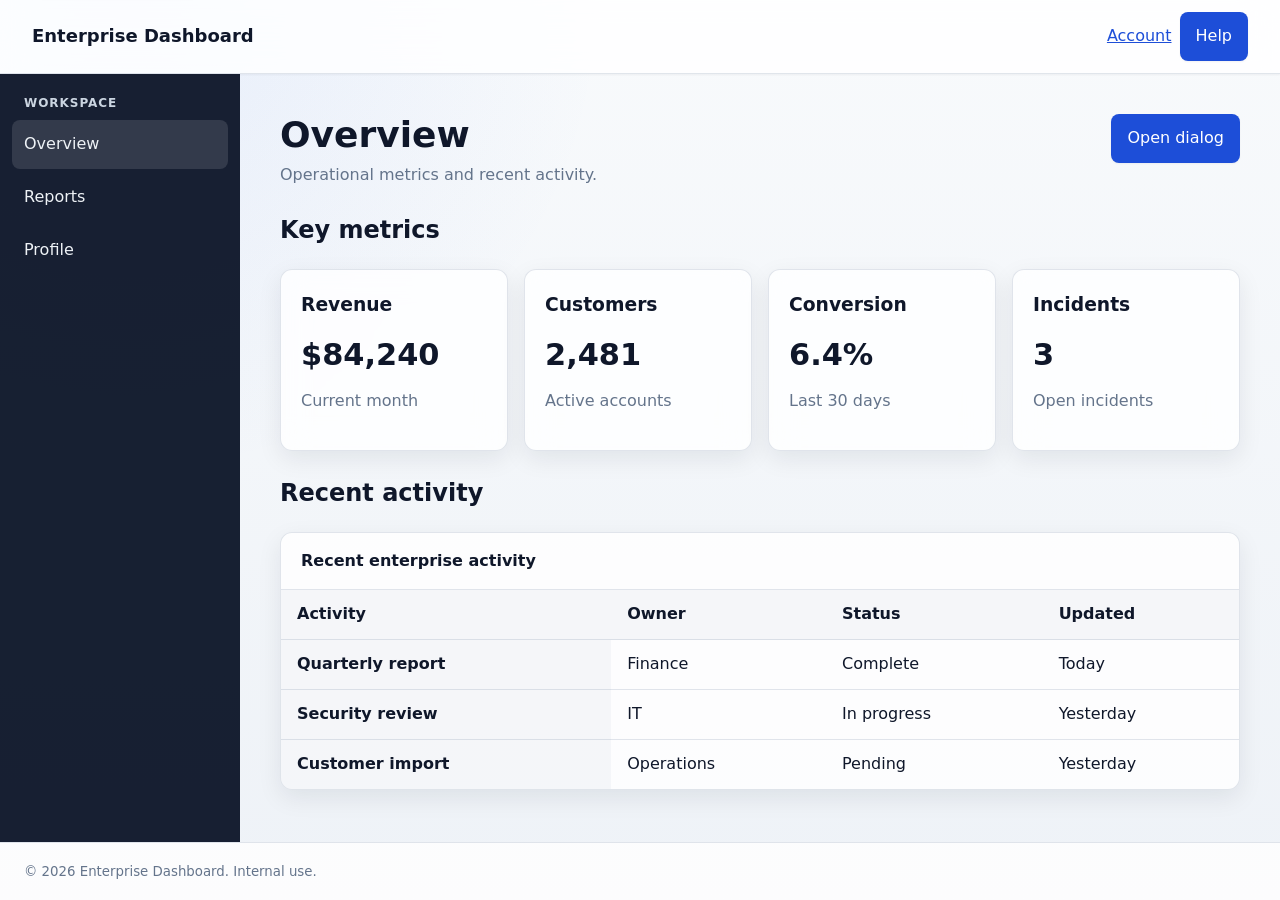
==== index.html @ 58680786 "Add files via upload" ====
<!doctype html>
<html lang="en"><head><meta charset="utf-8"><meta name="viewport" content="width=device-width, initial-scale=1">
<meta name="description" content="Accessible enterprise dashboard"><title>Enterprise Dashboard</title><link rel="stylesheet" href="css/dashboard.css"></head>
<body><a class="skip-link" href="#main-content">Skip to main content</a><div class="app-shell">
<header class="site-header"><a class="brand" href="index.html">Enterprise Dashboard</a><div class="header-actions"><a href="pages/profile.html">Account</a><button type="button" data-open-dialog aria-haspopup="dialog">Help</button></div></header>
<aside class="sidebar"><h2>Workspace</h2><nav aria-label="Dashboard navigation"><ul><li><a href="index.html" aria-current="page">Overview</a></li><li><a href="pages/reports.html">Reports</a></li><li><a href="pages/profile.html">Profile</a></li></ul></nav></aside>
<main class="main" id="main-content"><header class="page-header"><div><h1>Overview</h1><p>Operational metrics and recent activity.</p></div><button type="button" data-open-dialog aria-haspopup="dialog">Open dialog</button></header>
<section aria-labelledby="metrics-heading"><h2 id="metrics-heading">Key metrics</h2><div class="grid">
<article class="card"><h3>Revenue</h3><p class="metric">$84,240</p><p class="muted">Current month</p></article>
<article class="card"><h3>Customers</h3><p class="metric">2,481</p><p class="muted">Active accounts</p></article>
<article class="card"><h3>Conversion</h3><p class="metric">6.4%</p><p class="muted">Last 30 days</p></article>
<article class="card"><h3>Incidents</h3><p class="metric">3</p><p class="muted">Open incidents</p></article></div></section>
<section style="margin-top:1.5rem" aria-labelledby="activity-heading"><h2 id="activity-heading">Recent activity</h2><div class="table-wrap"><table>
<caption>Recent enterprise activity</caption><thead><tr><th scope="col">Activity</th><th scope="col">Owner</th><th scope="col">Status</th><th scope="col">Updated</th></tr></thead>
<tbody><tr><th scope="row">Quarterly report</th><td>Finance</td><td>Complete</td><td>Today</td></tr><tr><th scope="row">Security review</th><td>IT</td><td>In progress</td><td>Yesterday</td></tr><tr><th scope="row">Customer import</th><td>Operations</td><td>Pending</td><td>Yesterday</td></tr></tbody></table></div></section>
</main><footer class="site-footer"><small>&copy; 2026 Enterprise Dashboard. Internal use.</small></footer></div>
<dialog id="confirm-dialog" aria-labelledby="dialog-title"><div class="dialog-content"><h2 id="dialog-title">Dashboard help</h2><p>Use the sidebar to move between dashboard areas. Press Escape to close this dialog.</p><div class="dialog-actions"><button type="button" class="secondary" data-close-dialog>Close</button></div></div></dialog>
<script src="js/dashboard.js"></script></body></html>
---- css/dashboard.css ----
/* =========================================================
   Enterprise Dashboard Design System
   Mobile-first, semantic, responsive, light/dark capable
   ========================================================= */

:root {
  /* Brand */
  --color-primary-50: #eff6ff;
  --color-primary-100: #dbeafe;
  --color-primary-500: #2563eb;
  --color-primary-600: #1d4ed8;
  --color-primary-700: #1e40af;

  /* Neutrals */
  --color-neutral-0: #ffffff;
  --color-neutral-50: #f8fafc;
  --color-neutral-100: #f1f5f9;
  --color-neutral-200: #e2e8f0;
  --color-neutral-300: #cbd5e1;
  --color-neutral-500: #64748b;
  --color-neutral-700: #334155;
  --color-neutral-900: #0f172a;

  /* Semantic */
  --color-success: #047857;
  --color-danger: #b42318;
  --color-warning: #b45309;
  --color-info: #0369a1;

  /* Typography */
  --font-sans: Inter, ui-sans-serif, system-ui, -apple-system, BlinkMacSystemFont,
    "Segoe UI", sans-serif;
  --text-xs: 0.75rem;
  --text-sm: 0.875rem;
  --text-md: 1rem;
  --text-lg: 1.125rem;
  --text-xl: 1.25rem;
  --text-2xl: 1.5rem;
  --text-3xl: clamp(1.75rem, 3vw, 2.25rem);

  /* Spacing */
  --space-1: 0.25rem;
  --space-2: 0.5rem;
  --space-3: 0.75rem;
  --space-4: 1rem;
  --space-5: 1.25rem;
  --space-6: 1.5rem;
  --space-8: 2rem;
  --space-10: 2.5rem;
  --space-12: 3rem;

  /* Radius */
  --radius-sm: 0.375rem;
  --radius-md: 0.5rem;
  --radius-lg: 0.75rem;
  --radius-xl: 1rem;
  --radius-full: 999px;

  /* Borders / shadows */
  --border-width: 1px;
  --border-color: rgba(148, 163, 184, 0.28);
  --shadow-sm: 0 1px 2px rgba(15, 23, 42, 0.05);
  --shadow-md: 0 8px 24px rgba(15, 23, 42, 0.08);
  --shadow-lg: 0 18px 50px rgba(15, 23, 42, 0.14);

  /* Surfaces */
  --surface: rgba(255, 255, 255, 0.82);
  --surface-solid: #ffffff;
  --surface-muted: rgba(248, 250, 252, 0.86);
  --page-background:
    radial-gradient(circle at 10% 0%, rgba(37, 99, 235, 0.08), transparent 30rem),
    linear-gradient(180deg, #f8fafc 0%, #eef2f7 100%);

  /* Layout */
  --sidebar-width: 15rem;
  --content-max-width: 1440px;
  --header-height: 4.5rem;

  /* Motion */
  --transition-fast: 150ms ease;
  --transition-normal: 220ms ease;

  /* Accessibility */
  --focus-ring: #f59e0b;
}

@media (prefers-color-scheme: dark) {
  :root {
    --color-neutral-0: #0f172a;
    --color-neutral-50: #111827;
    --color-neutral-100: #1e293b;
    --color-neutral-200: #334155;
    --color-neutral-300: #475569;
    --color-neutral-500: #94a3b8;
    --color-neutral-700: #cbd5e1;
    --color-neutral-900: #f8fafc;

    --surface: rgba(15, 23, 42, 0.78);
    --surface-solid: #111827;
    --surface-muted: rgba(30, 41, 59, 0.84);
    --border-color: rgba(148, 163, 184, 0.22);

    --page-background:
      radial-gradient(circle at 10% 0%, rgba(37, 99, 235, 0.18), transparent 30rem),
      linear-gradient(180deg, #0f172a 0%, #020617 100%);

    --shadow-sm: 0 1px 2px rgba(0, 0, 0, 0.25);
    --shadow-md: 0 8px 24px rgba(0, 0, 0, 0.28);
    --shadow-lg: 0 18px 50px rgba(0, 0, 0, 0.38);
  }
}

/* ---------- Base ---------- */

*,
*::before,
*::after {
  box-sizing: border-box;
}

html {
  min-width: 320px;
  overflow-x: hidden;
  font-family: var(--font-sans);
  font-size: 100%;
  text-rendering: optimizeLegibility;
}

body {
  min-width: 320px;
  min-height: 100vh;
  margin: 0;
  overflow-x: hidden;
  background: var(--page-background);
  background-attachment: fixed;
  color: var(--color-neutral-900);
  font-size: var(--text-md);
  line-height: 1.55;
}

img,
svg,
video,
canvas {
  display: block;
  max-width: 100%;
}

a {
  color: var(--color-primary-600);
  transition:
    color var(--transition-fast),
    opacity var(--transition-fast);
}

a:hover {
  color: var(--color-primary-700);
}

button,
input,
select,
textarea {
  max-width: 100%;
  font: inherit;
}

button {
  cursor: pointer;
  border: 0;
  border-radius: var(--radius-md);
  background: var(--color-primary-600);
  color: #fff;
  padding: var(--space-3) var(--space-4);
  box-shadow: var(--shadow-sm);
  transition:
    transform var(--transition-fast),
    background var(--transition-fast),
    box-shadow var(--transition-fast);
}

button:hover {
  background: var(--color-primary-700);
  transform: translateY(-1px);
  box-shadow: var(--shadow-md);
}

button:active {
  transform: translateY(0);
}

button.secondary {
  background: var(--surface-solid);
  color: var(--color-neutral-900);
  border: var(--border-width) solid var(--border-color);
}

button.danger {
  background: var(--color-danger);
}

:focus-visible {
  outline: 3px solid var(--focus-ring);
  outline-offset: 3px;
}

/* ---------- Skip link ---------- */

.skip-link {
  position: absolute;
  z-index: 1000;
  top: -5rem;
  left: var(--space-4);
  padding: var(--space-3) var(--space-4);
  border: 2px solid var(--focus-ring);
  border-radius: var(--radius-md);
  background: var(--surface-solid);
  color: var(--color-neutral-900);
  box-shadow: var(--shadow-md);
}

.skip-link:focus {
  top: var(--space-4);
}

/* ---------- Application shell ---------- */

.app-shell {
  width: 100%;
  min-height: 100vh;
  display: grid;
  grid-template-areas:
    "header"
    "sidebar"
    "main"
    "footer";
  grid-template-columns: 1fr;
  grid-template-rows: auto auto 1fr auto;
}

/* ---------- Header ---------- */

.site-header {
  grid-area: header;
  position: sticky;
  top: 0;
  z-index: 100;
  min-width: 0;
  min-height: var(--header-height);
  display: flex;
  align-items: center;
  justify-content: space-between;
  gap: var(--space-4);
  padding: var(--space-3) var(--space-4);
  border-bottom: var(--border-width) solid var(--border-color);
  background: var(--surface);
  backdrop-filter: blur(18px) saturate(140%);
  -webkit-backdrop-filter: blur(18px) saturate(140%);
  box-shadow: var(--shadow-sm);
}

.brand {
  min-width: 0;
  color: var(--color-neutral-900);
  font-size: var(--text-lg);
  font-weight: 800;
  text-decoration: none;
  white-space: nowrap;
}

.header-actions {
  min-width: 0;
  display: flex;
  align-items: center;
  justify-content: flex-end;
  flex-wrap: wrap;
  gap: var(--space-2);
}

/* ---------- Sidebar ---------- */

.sidebar {
  grid-area: sidebar;
  min-width: 0;
  padding: var(--space-3);
  background: rgba(15, 23, 42, 0.96);
  color: #eef2f6;
}

.sidebar h2 {
  margin: 0 0 var(--space-2);
  padding-inline: var(--space-3);
  color: #cbd5e1;
  font-size: var(--text-xs);
  font-weight: 700;
  letter-spacing: 0.08em;
  text-transform: uppercase;
}

.sidebar ul {
  display: flex;
  flex-wrap: wrap;
  gap: var(--space-1);
  list-style: none;
  padding: 0;
  margin: 0;
}

.sidebar li {
  min-width: 0;
  flex: 1 1 auto;
}

.sidebar a {
  display: block;
  min-height: 2.75rem;
  padding: var(--space-3);
  border-radius: var(--radius-md);
  color: #eef2f6;
  text-decoration: none;
  transition:
    background var(--transition-fast),
    transform var(--transition-fast);
}

.sidebar a:hover,
.sidebar a[aria-current="page"] {
  background: rgba(255, 255, 255, 0.12);
}

.sidebar a:hover {
  transform: translateX(2px);
}

/* ---------- Main ---------- */

.main {
  grid-area: main;
  width: min(100%, var(--content-max-width));
  min-width: 0;
  margin-inline: auto;
  padding: var(--space-6) var(--space-4);
}

.page-header {
  min-width: 0;
  display: flex;
  align-items: flex-start;
  justify-content: space-between;
  gap: var(--space-4);
  margin-bottom: var(--space-6);
}

.page-header > * {
  min-width: 0;
}

.page-header h1 {
  margin: 0;
  font-size: var(--text-3xl);
  line-height: 1.15;
}

.page-header p {
  margin: var(--space-2) 0 0;
  color: var(--color-neutral-500);
}

/* ---------- Cards / dashboard grid ---------- */

.grid {
  display: grid;
  grid-template-columns: repeat(1, minmax(0, 1fr));
  gap: var(--space-4);
}

.card {
  min-width: 0;
  padding: var(--space-5);
  border: var(--border-width) solid var(--border-color);
  border-radius: var(--radius-lg);
  background: var(--surface);
  backdrop-filter: blur(14px) saturate(130%);
  -webkit-backdrop-filter: blur(14px) saturate(130%);
  box-shadow: var(--shadow-md);
  transition:
    transform var(--transition-normal),
    box-shadow var(--transition-normal),
    border-color var(--transition-normal);
}

.card:hover {
  transform: translateY(-2px);
  box-shadow: var(--shadow-lg);
  border-color: rgba(37, 99, 235, 0.28);
}

.card h2,
.card h3 {
  margin-top: 0;
}

.metric {
  margin: var(--space-1) 0;
  font-size: clamp(1.5rem, 5vw, 1.9rem);
  font-weight: 800;
  line-height: 1.15;
}

.muted {
  color: var(--color-neutral-500);
}

/* ---------- Tables ---------- */

.table-wrap {
  width: 100%;
  min-width: 0;
  overflow-x: auto;
  overscroll-behavior-inline: contain;
  border: var(--border-width) solid var(--border-color);
  border-radius: var(--radius-lg);
  background: var(--surface);
  box-shadow: var(--shadow-md);
}

table {
  width: 100%;
  min-width: 36rem;
  border-collapse: collapse;
}

caption {
  padding: var(--space-4) var(--space-5);
  text-align: left;
  font-weight: 750;
}

th,
td {
  padding: var(--space-3) var(--space-4);
  border-top: var(--border-width) solid var(--border-color);
  text-align: left;
  vertical-align: top;
}

th {
  background: rgba(148, 163, 184, 0.08);
  font-weight: 700;
}

/* ---------- Forms ---------- */

.form-grid {
  display: grid;
  grid-template-columns: 1fr;
  gap: var(--space-4);
}

.field {
  min-width: 0;
  display: grid;
  gap: var(--space-2);
}

.field.full {
  grid-column: 1 / -1;
}

label,
legend {
  font-weight: 700;
}

input,
select,
textarea {
  width: 100%;
  min-width: 0;
  padding: var(--space-3);
  border: var(--border-width) solid var(--border-color);
  border-radius: var(--radius-md);
  background: var(--surface-solid);
  color: var(--color-neutral-900);
  transition:
    border-color var(--transition-fast),
    box-shadow var(--transition-fast);
}

input:hover,
select:hover,
textarea:hover {
  border-color: var(--color-neutral-500);
}

input:focus,
select:focus,
textarea:focus {
  border-color: var(--color-primary-500);
  box-shadow: 0 0 0 3px rgba(37, 99, 235, 0.16);
  outline: none;
}

input:invalid:not(:placeholder-shown),
select:invalid,
textarea:invalid:not(:placeholder-shown) {
  border-color: var(--color-danger);
}

fieldset {
  min-width: 0;
  margin: 0;
  padding: var(--space-4);
  border: var(--border-width) solid var(--border-color);
  border-radius: var(--radius-lg);
  background: rgba(148, 163, 184, 0.04);
}

fieldset + fieldset {
  margin-top: var(--space-4);
}

.checkbox-row {
  display: flex;
  align-items: flex-start;
  gap: var(--space-2);
}

.checkbox-row input {
  width: auto;
  margin-top: .3rem;
}

.error {
  color: var(--color-danger);
  font-size: var(--text-sm);
}

.status {
  margin-block: var(--space-4);
  padding: var(--space-3) var(--space-4);
  border: 1px solid rgba(4, 120, 87, 0.2);
  border-radius: var(--radius-md);
  background: rgba(4, 120, 87, 0.08);
  color: var(--color-success);
}

/* ---------- Footer ---------- */

.site-footer {
  grid-area: footer;
  padding: var(--space-4) var(--space-6);
  border-top: var(--border-width) solid var(--border-color);
  background: var(--surface);
  color: var(--color-neutral-500);
}

/* ---------- Dialog ---------- */

dialog {
  width: min(32rem, calc(100% - var(--space-8)));
  max-width: 100%;
  padding: 0;
  border: 0;
  border-radius: var(--radius-xl);
  background: var(--surface-solid);
  color: var(--color-neutral-900);
  box-shadow: var(--shadow-lg);
}

dialog::backdrop {
  background: rgba(2, 6, 23, 0.62);
  backdrop-filter: blur(3px);
}

.dialog-content {
  padding: var(--space-6);
}

.dialog-actions {
  display: flex;
  flex-wrap: wrap;
  justify-content: flex-end;
  gap: var(--space-3);
  margin-top: var(--space-6);
}

/* ---------- 320px baseline ---------- */

@media (min-width: 320px) {
  .main {
    padding-inline: var(--space-4);
  }

  .header-actions a {
    display: none;
  }
}

/* ---------- Tablet: 768px ---------- */

@media (min-width: 768px) {
  .app-shell {
    grid-template-areas:
      "header header"
      "sidebar main"
      "footer footer";
    grid-template-columns: var(--sidebar-width) minmax(0, 1fr);
    grid-template-rows: auto 1fr auto;
  }

  .sidebar {
    min-height: 0;
    padding: var(--space-5) var(--space-3);
  }

  .sidebar ul {
    display: block;
  }

  .sidebar li + li {
    margin-top: var(--space-1);
  }

  .main {
    padding: var(--space-8);
  }

  .grid {
    grid-template-columns: repeat(2, minmax(0, 1fr));
  }

  .form-grid {
    grid-template-columns: repeat(2, minmax(0, 1fr));
  }

  .header-actions a {
    display: inline;
  }
}

/* ---------- Desktop: 1024px ---------- */

@media (min-width: 1024px) {
  .main {
    padding: var(--space-10);
  }

  .grid {
    grid-template-columns: repeat(4, minmax(0, 1fr));
  }

  .site-header {
    padding-inline: var(--space-8);
  }
}

/* ---------- Wide desktop: 1440px ---------- */

@media (min-width: 1440px) {
  .main {
    padding-inline: var(--space-12);
  }
}

/* ---------- Reduced motion ---------- */

@media (prefers-reduced-motion: reduce) {
  *,
  *::before,
  *::after {
    scroll-behavior: auto !important;
    transition-duration: 0.01ms !important;
    animation-duration: 0.01ms !important;
    animation-iteration-count: 1 !important;
  }
}
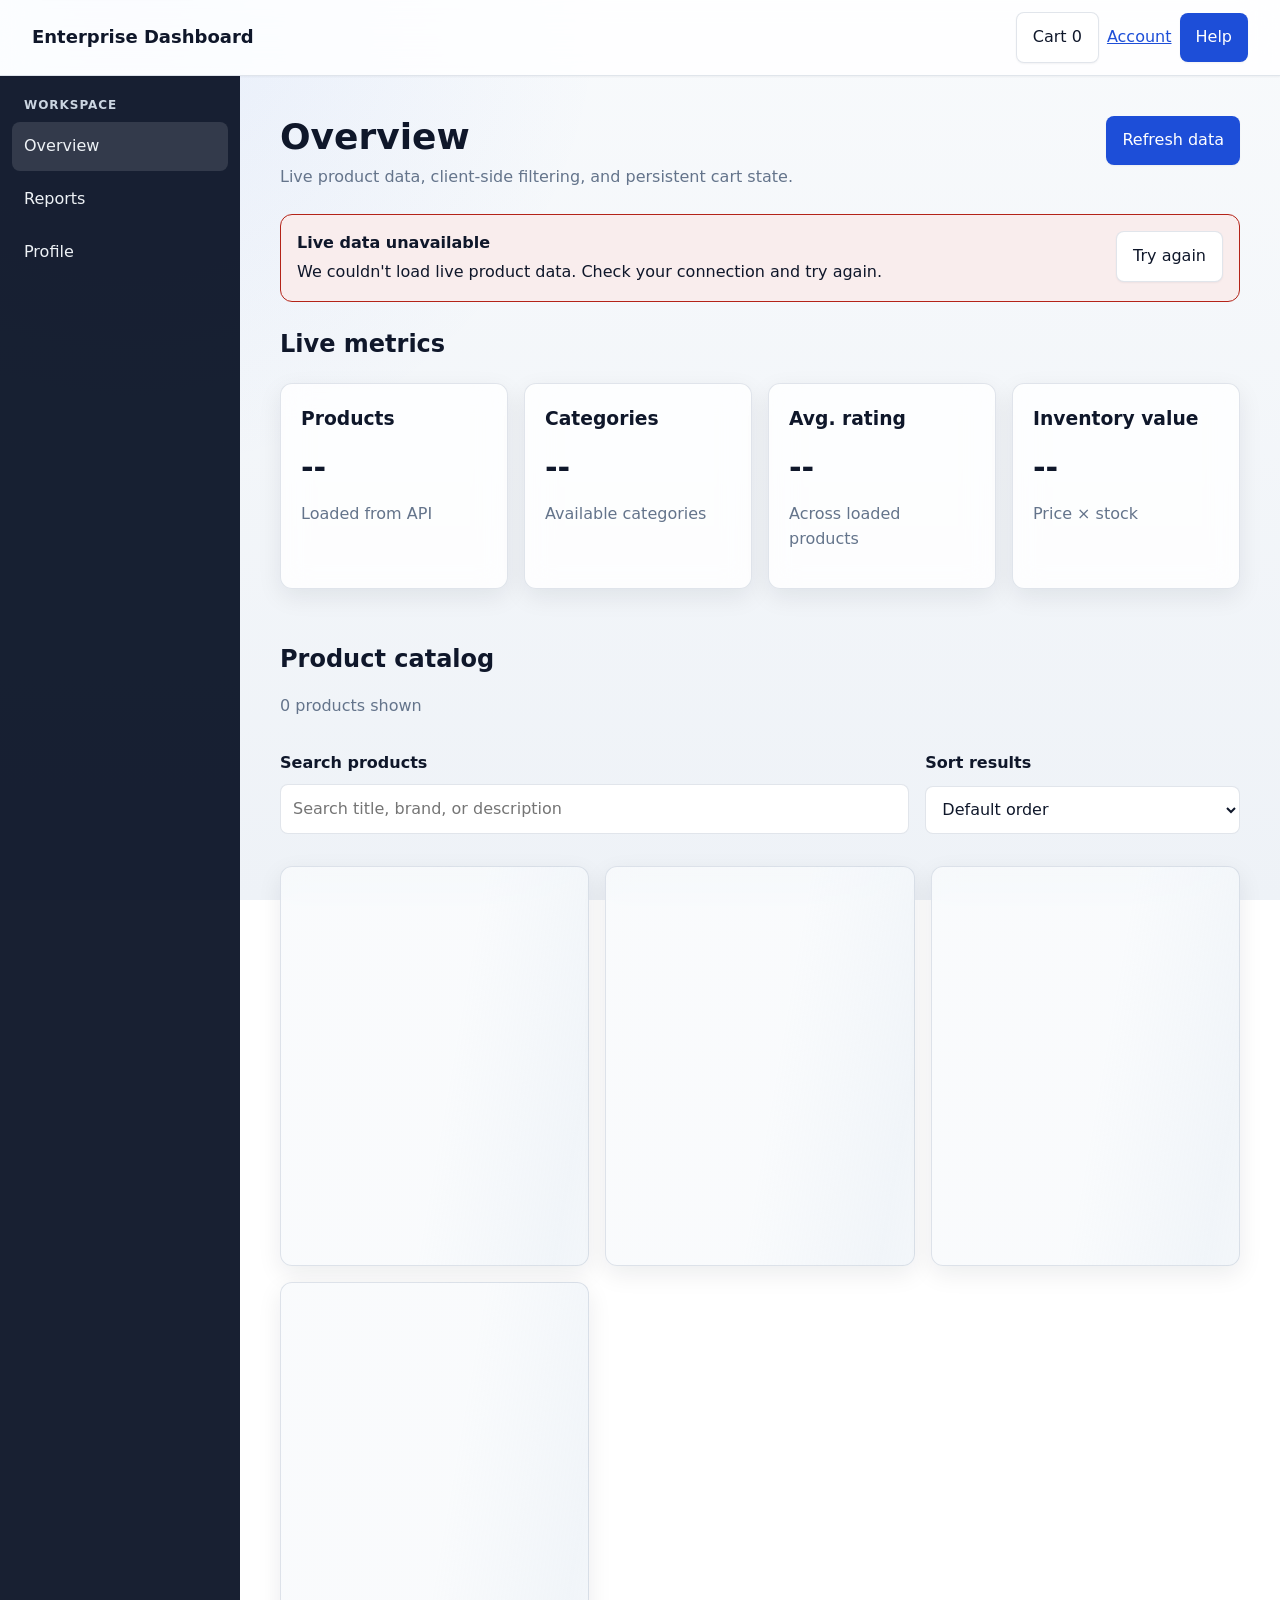
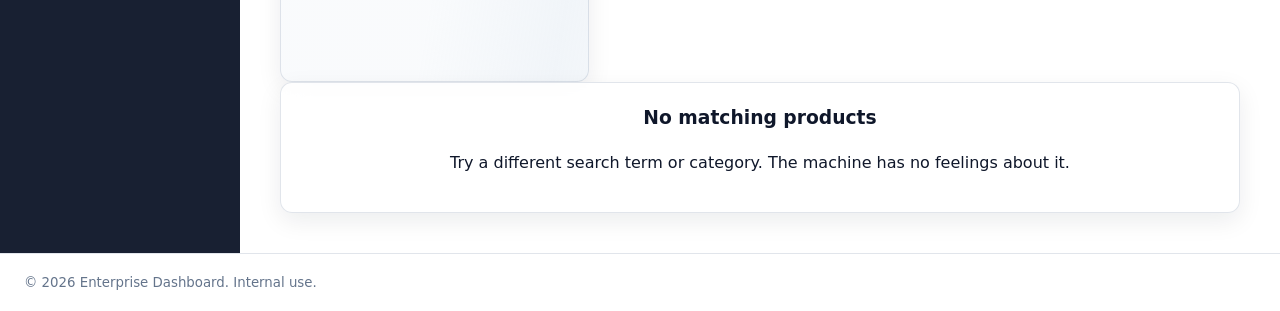
==== commit 0d206780: "Add files via upload" ====
--- a/index.html
+++ b/index.html
@@ -1,18 +1,165 @@
 <!doctype html>
-<html lang="en"><head><meta charset="utf-8"><meta name="viewport" content="width=device-width, initial-scale=1">
-<meta name="description" content="Accessible enterprise dashboard"><title>Enterprise Dashboard</title><link rel="stylesheet" href="css/dashboard.css"></head>
-<body><a class="skip-link" href="#main-content">Skip to main content</a><div class="app-shell">
-<header class="site-header"><a class="brand" href="index.html">Enterprise Dashboard</a><div class="header-actions"><a href="pages/profile.html">Account</a><button type="button" data-open-dialog aria-haspopup="dialog">Help</button></div></header>
-<aside class="sidebar"><h2>Workspace</h2><nav aria-label="Dashboard navigation"><ul><li><a href="index.html" aria-current="page">Overview</a></li><li><a href="pages/reports.html">Reports</a></li><li><a href="pages/profile.html">Profile</a></li></ul></nav></aside>
-<main class="main" id="main-content"><header class="page-header"><div><h1>Overview</h1><p>Operational metrics and recent activity.</p></div><button type="button" data-open-dialog aria-haspopup="dialog">Open dialog</button></header>
-<section aria-labelledby="metrics-heading"><h2 id="metrics-heading">Key metrics</h2><div class="grid">
-<article class="card"><h3>Revenue</h3><p class="metric">$84,240</p><p class="muted">Current month</p></article>
-<article class="card"><h3>Customers</h3><p class="metric">2,481</p><p class="muted">Active accounts</p></article>
-<article class="card"><h3>Conversion</h3><p class="metric">6.4%</p><p class="muted">Last 30 days</p></article>
-<article class="card"><h3>Incidents</h3><p class="metric">3</p><p class="muted">Open incidents</p></article></div></section>
-<section style="margin-top:1.5rem" aria-labelledby="activity-heading"><h2 id="activity-heading">Recent activity</h2><div class="table-wrap"><table>
-<caption>Recent enterprise activity</caption><thead><tr><th scope="col">Activity</th><th scope="col">Owner</th><th scope="col">Status</th><th scope="col">Updated</th></tr></thead>
-<tbody><tr><th scope="row">Quarterly report</th><td>Finance</td><td>Complete</td><td>Today</td></tr><tr><th scope="row">Security review</th><td>IT</td><td>In progress</td><td>Yesterday</td></tr><tr><th scope="row">Customer import</th><td>Operations</td><td>Pending</td><td>Yesterday</td></tr></tbody></table></div></section>
-</main><footer class="site-footer"><small>&copy; 2026 Enterprise Dashboard. Internal use.</small></footer></div>
-<dialog id="confirm-dialog" aria-labelledby="dialog-title"><div class="dialog-content"><h2 id="dialog-title">Dashboard help</h2><p>Use the sidebar to move between dashboard areas. Press Escape to close this dialog.</p><div class="dialog-actions"><button type="button" class="secondary" data-close-dialog>Close</button></div></div></dialog>
-<script src="js/dashboard.js"></script></body></html>+<html lang="en">
+<head>
+  <meta charset="utf-8">
+  <meta name="viewport" content="width=device-width, initial-scale=1">
+  <meta name="description" content="Accessible enterprise dashboard with live product data">
+  <title>Enterprise Dashboard</title>
+  <link rel="stylesheet" href="css/dashboard.css">
+</head>
+<body>
+  <a class="skip-link" href="#main-content">Skip to main content</a>
+
+  <div class="app-shell">
+    <header class="site-header">
+      <a class="brand" href="index.html">Enterprise Dashboard</a>
+      <div class="header-actions">
+        <button id="cart-button" type="button" class="secondary" aria-haspopup="dialog">
+          Cart <span id="cart-count" aria-label="items in cart">0</span>
+        </button>
+        <a href="pages/profile.html">Account</a>
+        <button type="button" data-open-dialog aria-haspopup="dialog">Help</button>
+      </div>
+    </header>
+
+    <aside class="sidebar">
+      <h2>Workspace</h2>
+      <nav aria-label="Dashboard navigation">
+        <ul>
+          <li><a href="index.html" aria-current="page">Overview</a></li>
+          <li><a href="pages/reports.html">Reports</a></li>
+          <li><a href="pages/profile.html">Profile</a></li>
+        </ul>
+      </nav>
+    </aside>
+
+    <main class="main" id="main-content">
+      <header class="page-header">
+        <div>
+          <h1>Overview</h1>
+          <p>Live product data, client-side filtering, and persistent cart state.</p>
+        </div>
+        <button id="refresh-products" type="button">Refresh data</button>
+      </header>
+
+      <div id="api-error" class="alert alert-error" role="alert" hidden>
+        <div>
+          <strong>Live data unavailable</strong>
+          <p id="api-error-message">We couldn't load the product data.</p>
+        </div>
+        <button type="button" class="secondary" id="retry-products" onclick="document.querySelector('#refresh-products')?.click()">
+          Try again
+        </button>
+      </div>
+
+      <section aria-labelledby="metrics-heading">
+        <h2 id="metrics-heading">Live metrics</h2>
+        <div class="grid">
+          <article class="card">
+            <h3>Products</h3>
+            <p class="metric" id="metric-products">--</p>
+            <p class="muted">Loaded from API</p>
+          </article>
+          <article class="card">
+            <h3>Categories</h3>
+            <p class="metric" id="metric-categories">--</p>
+            <p class="muted">Available categories</p>
+          </article>
+          <article class="card">
+            <h3>Avg. rating</h3>
+            <p class="metric" id="metric-rating">--</p>
+            <p class="muted">Across loaded products</p>
+          </article>
+          <article class="card">
+            <h3>Inventory value</h3>
+            <p class="metric" id="metric-inventory">--</p>
+            <p class="muted">Price × stock</p>
+          </article>
+        </div>
+      </section>
+
+      <section class="data-section" aria-labelledby="catalog-heading">
+        <div class="section-heading">
+          <div>
+            <h2 id="catalog-heading">Product catalog</h2>
+            <p id="product-result-count" class="muted" aria-live="polite">Loading products...</p>
+          </div>
+        </div>
+
+        <form class="catalog-toolbar" role="search" onsubmit="return false">
+          <div class="field">
+            <label for="product-search">Search products</label>
+            <input
+              id="product-search"
+              name="product-search"
+              type="search"
+              placeholder="Search title, brand, or description"
+              autocomplete="off"
+            >
+          </div>
+
+          <div class="field">
+            <label for="product-sort">Sort results</label>
+            <select id="product-sort" name="product-sort">
+              <option value="default">Default order</option>
+              <option value="title-asc">Name A–Z</option>
+              <option value="price-asc">Price: low to high</option>
+              <option value="price-desc">Price: high to low</option>
+              <option value="rating-desc">Rating: high to low</option>
+            </select>
+          </div>
+        </form>
+
+        <div
+          id="category-tabs"
+          class="category-tabs"
+          role="tablist"
+          aria-label="Product categories"
+        ></div>
+
+        <p id="product-status" class="sr-only" role="status" aria-live="polite"></p>
+
+        <div id="product-loading" class="product-grid" aria-label="Loading products">
+          <article class="skeleton-card card" aria-hidden="true"></article>
+          <article class="skeleton-card card" aria-hidden="true"></article>
+          <article class="skeleton-card card" aria-hidden="true"></article>
+          <article class="skeleton-card card" aria-hidden="true"></article>
+        </div>
+
+        <div id="product-catalog" class="product-grid" aria-live="polite" aria-busy="true" hidden></div>
+      </section>
+    </main>
+
+    <footer class="site-footer">
+      <small>&copy; 2026 Enterprise Dashboard. Internal use.</small>
+    </footer>
+  </div>
+
+  <dialog id="confirm-dialog" aria-labelledby="dialog-title">
+    <div class="dialog-content">
+      <h2 id="dialog-title">Dashboard help</h2>
+      <p>Use the sidebar to move between dashboard areas. Product filters update without reloading the page. Press Escape to close this dialog.</p>
+      <div class="dialog-actions">
+        <button type="button" class="secondary" data-close-dialog>Close</button>
+      </div>
+    </div>
+  </dialog>
+
+  <dialog id="cart-dialog" aria-labelledby="cart-dialog-title">
+    <div class="dialog-content">
+      <h2 id="cart-dialog-title">Saved cart</h2>
+      <div id="cart-items"></div>
+      <div class="cart-summary">
+        <strong>Total</strong>
+        <strong id="cart-total">$0.00</strong>
+      </div>
+      <div class="dialog-actions">
+        <button id="clear-cart" type="button" class="danger">Clear cart</button>
+        <button type="button" class="secondary" data-close-dialog>Close</button>
+      </div>
+    </div>
+  </dialog>
+
+  <script src="js/dashboard.js"></script>
+</body>
+</html>
--- a/css/dashboard.css
+++ b/css/dashboard.css
@@ -556,6 +556,231 @@
   color: var(--color-neutral-500);
 }
 
+
+/* ---------- Live data application ---------- */
+
+.data-section {
+  margin-top: var(--space-8);
+}
+
+.section-heading {
+  display: flex;
+  align-items: flex-start;
+  justify-content: space-between;
+  gap: var(--space-4);
+  margin-bottom: var(--space-4);
+}
+
+.section-heading h2 {
+  margin-bottom: var(--space-1);
+}
+
+.catalog-toolbar {
+  display: grid;
+  gap: var(--space-4);
+  margin-bottom: var(--space-4);
+}
+
+.category-tabs {
+  display: flex;
+  gap: var(--space-2);
+  overflow-x: auto;
+  padding: var(--space-1) 0 var(--space-3);
+  scrollbar-width: thin;
+}
+
+.tab-button {
+  flex: 0 0 auto;
+  background: var(--surface-solid);
+  color: var(--color-neutral-700);
+  border: var(--border-width) solid var(--border-color);
+}
+
+.tab-button:hover,
+.tab-button.is-active {
+  background: var(--color-primary-600);
+  color: #fff;
+  border-color: var(--color-primary-600);
+}
+
+.product-grid {
+  display: grid;
+  grid-template-columns: 1fr;
+  gap: var(--space-4);
+}
+
+.product-card {
+  display: flex;
+  flex-direction: column;
+  min-width: 0;
+  overflow: hidden;
+}
+
+.product-image-wrap {
+  min-height: 11rem;
+  display: grid;
+  place-items: center;
+  padding: var(--space-4);
+  background: var(--surface-muted);
+}
+
+.product-image-wrap img {
+  width: 100%;
+  height: 11rem;
+  object-fit: contain;
+}
+
+.product-content {
+  display: flex;
+  min-width: 0;
+  flex: 1;
+  flex-direction: column;
+  gap: var(--space-3);
+  padding: var(--space-4);
+}
+
+.product-content h3,
+.cart-item h3 {
+  margin: 0;
+}
+
+.product-description {
+  flex: 1;
+  margin: 0;
+  color: var(--color-neutral-700);
+  display: -webkit-box;
+  -webkit-box-orient: vertical;
+  -webkit-line-clamp: 3;
+  overflow: hidden;
+}
+
+.product-meta,
+.cart-summary {
+  display: flex;
+  align-items: center;
+  justify-content: space-between;
+  gap: var(--space-3);
+}
+
+.product-meta {
+  font-weight: 700;
+}
+
+.eyebrow {
+  margin: 0;
+  color: var(--color-primary-600);
+  font-size: var(--text-xs);
+  font-weight: 800;
+  letter-spacing: 0.06em;
+  text-transform: uppercase;
+}
+
+.alert {
+  display: flex;
+  align-items: flex-start;
+  justify-content: space-between;
+  gap: var(--space-4);
+  margin-bottom: var(--space-6);
+  padding: var(--space-4);
+  border: var(--border-width) solid var(--color-danger);
+  border-radius: var(--radius-lg);
+  background: color-mix(in srgb, var(--color-danger) 8%, var(--surface-solid));
+}
+
+.alert p {
+  margin: var(--space-1) 0 0;
+}
+
+.skeleton-card {
+  min-height: 25rem;
+  background:
+    linear-gradient(
+      100deg,
+      var(--surface-muted) 30%,
+      var(--color-neutral-100) 50%,
+      var(--surface-muted) 70%
+    );
+  background-size: 200% 100%;
+  animation: skeleton-loading 1.4s ease-in-out infinite;
+}
+
+@keyframes skeleton-loading {
+  from { background-position: 200% 0; }
+  to { background-position: -200% 0; }
+}
+
+.empty-state {
+  grid-column: 1 / -1;
+  text-align: center;
+}
+
+.cart-item {
+  display: grid;
+  grid-template-columns: 3.5rem minmax(0, 1fr) auto;
+  align-items: center;
+  gap: var(--space-3);
+  padding: var(--space-3) 0;
+  border-bottom: var(--border-width) solid var(--border-color);
+}
+
+.cart-item img {
+  width: 3.5rem;
+  height: 3.5rem;
+  object-fit: contain;
+  border-radius: var(--radius-md);
+  background: var(--surface-muted);
+}
+
+.cart-item p {
+  margin: var(--space-1) 0 0;
+}
+
+.cart-summary {
+  margin-top: var(--space-4);
+  padding-top: var(--space-4);
+  border-top: 2px solid var(--border-color);
+}
+
+.sr-only {
+  position: absolute;
+  width: 1px;
+  height: 1px;
+  padding: 0;
+  margin: -1px;
+  overflow: hidden;
+  clip: rect(0, 0, 0, 0);
+  white-space: nowrap;
+  border: 0;
+}
+
+@media (min-width: 768px) {
+  .catalog-toolbar {
+    grid-template-columns: minmax(0, 2fr) minmax(12rem, 1fr);
+  }
+
+  .product-grid {
+    grid-template-columns: repeat(2, minmax(0, 1fr));
+  }
+}
+
+@media (min-width: 1024px) {
+  .product-grid {
+    grid-template-columns: repeat(3, minmax(0, 1fr));
+  }
+}
+
+@media (min-width: 1440px) {
+  .product-grid {
+    grid-template-columns: repeat(4, minmax(0, 1fr));
+  }
+}
+
+@media (prefers-reduced-motion: reduce) {
+  .skeleton-card {
+    animation: none;
+  }
+}
+
 /* ---------- Dialog ---------- */
 
 dialog {
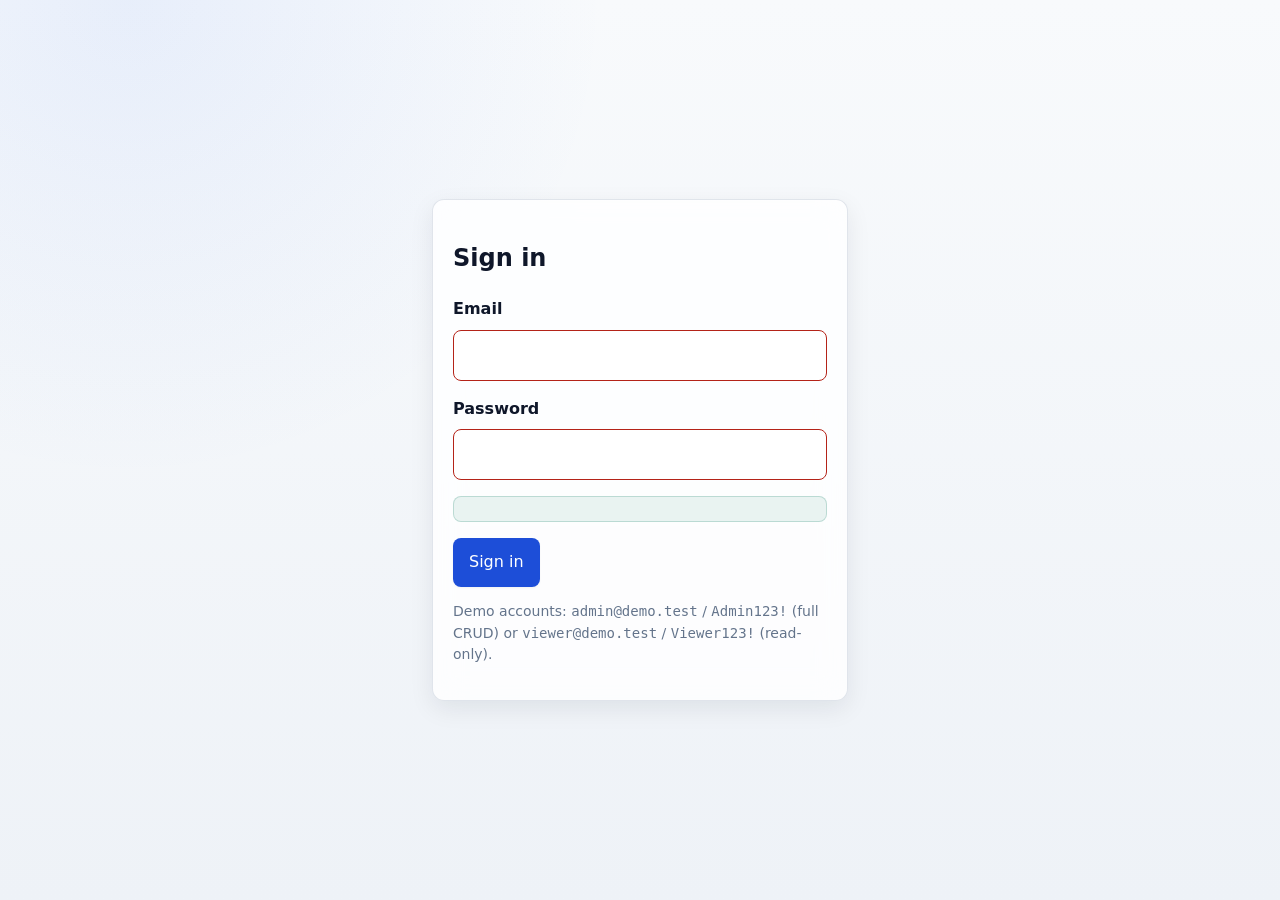
==== commit 94919c99: "Add files via upload" ====
--- a/index.html
+++ b/index.html
@@ -6,7 +6,7 @@
   <meta name="description" content="Accessible enterprise dashboard with live product data">
   <title>Enterprise Dashboard</title>
   <link rel="stylesheet" href="css/dashboard.css">
-</head>
+<link rel="stylesheet" href="css/capstone.css"></head>
 <body>
   <a class="skip-link" href="#main-content">Skip to main content</a>
 
@@ -160,6 +160,6 @@
     </div>
   </dialog>
 
-  <script src="js/dashboard.js"></script>
+  <script src="js/auth.js"></script><script src="js/dashboard.js"></script>
 </body>
 </html>
--- a/css/capstone.css
+++ b/css/capstone.css
@@ -0,0 +1,6 @@
+.user-chip{font-size:.875rem;opacity:.85}
+.login-wrap{min-height:100vh;display:grid;place-items:center;padding:1rem}
+.login-wrap .card{width:100%;max-width:26rem}
+.login-wrap .field{margin-bottom:1rem}
+.demo-creds{font-size:.875rem}
+.inline-actions{display:flex;gap:.5rem;flex-wrap:wrap;margin-top:1rem}
